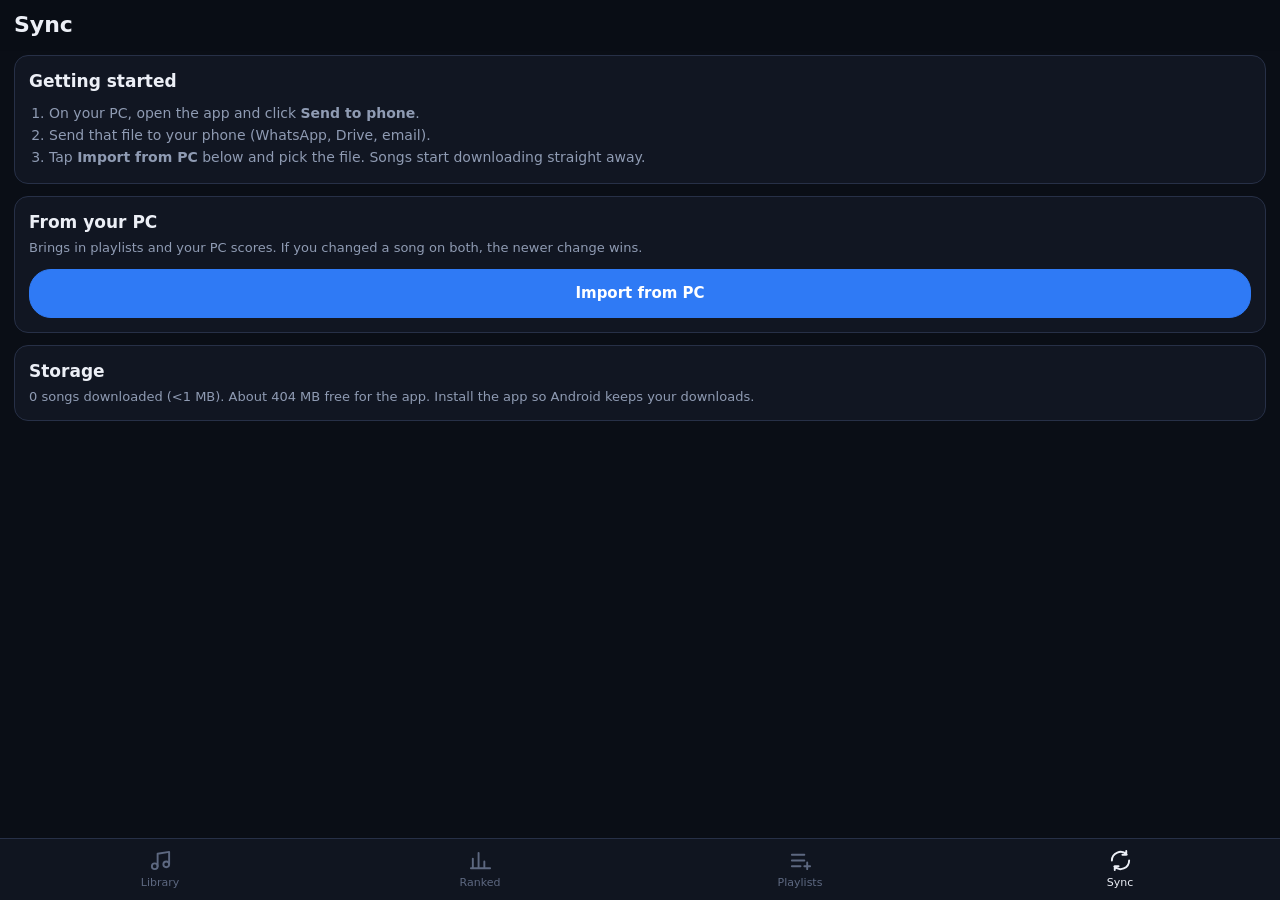
==== phone/index.html @ 1a8e5f3a "Add files via upload" ====
<!doctype html>
<html lang="en">
<head>
<meta charset="utf-8">
<meta name="viewport" content="width=device-width, initial-scale=1, viewport-fit=cover">
<meta name="theme-color" content="#0a0e16">
<title>Nick's AniSong</title>
<link rel="manifest" href="manifest.webmanifest">
<link rel="icon" href="icon-192.png">
<link rel="apple-touch-icon" href="icon-192.png">
<link rel="stylesheet" href="style.css">
</head>
<body>
<header id="top">
  <button class="icon" id="back" aria-label="Back" hidden>&#8249;</button>
  <h1 id="title">Library</h1>
  <span class="grow"></span>
  <span id="topExtra"></span>
</header>

<main id="view"></main>

<div id="mini" hidden>
  <img id="miniCover" alt="">
  <div class="meta" id="miniOpen"><div class="t" id="miniTitle"></div><div class="s" id="miniSub"></div></div>
  <button class="icon" id="miniPlay" aria-label="Play or pause"></button>
  <button class="icon" id="miniNext" aria-label="Next">&#9197;</button>
  <div id="miniBar"><i></i></div>
</div>

<nav id="tabs">
  <button data-tab="library" class="on"><svg viewBox="0 0 24 24"><path d="M9 18V5l12-2v13"/><circle cx="6" cy="18" r="3"/><circle cx="18" cy="16" r="3"/></svg>Library</button>
  <button data-tab="ranked"><svg viewBox="0 0 24 24"><path d="M4 20V10M10 20V4M16 20v-7M22 20H2"/></svg>Ranked</button>
  <button data-tab="lists"><svg viewBox="0 0 24 24"><path d="M3 6h13M3 12h13M3 18h9M19 14v7M16 18h6"/></svg>Playlists</button>
  <button data-tab="sync"><svg viewBox="0 0 24 24"><path d="M21 12a9 9 0 0 1-15.5 6.2M3 12a9 9 0 0 1 15.5-6.2M18 2v4h-4M6 22v-4h4"/></svg>Sync<b id="badge" hidden></b></button>
</nav>

<section id="player" class="layer" hidden>
  <div class="phead"><button class="icon" data-back aria-label="Close">&#8964;</button><span class="grow"></span>
    <button class="chip" id="pSleep">Sleep</button><button class="chip" id="pQueueBtn">Queue</button></div>
  <div id="pMain">
    <img id="pCover" alt="">
    <div class="ptitle" id="pTitle"></div>
    <div class="psub" id="pSub"></div>
    <div class="pscore" id="pScore"></div>
    <input type="range" id="pSeek" min="0" max="1000" value="0" aria-label="Seek">
    <div class="ptimes"><span id="pNow">0:00</span><span id="pDur">0:00</span></div>
    <div class="pctl">
      <button class="icon sm" id="pShuffle" aria-label="Shuffle">&#128256;</button>
      <button class="icon" id="pPrev" aria-label="Previous">&#9198;</button>
      <button class="icon big" id="pPlay" aria-label="Play or pause"></button>
      <button class="icon" id="pNext" aria-label="Next">&#9197;</button>
      <button class="icon sm" id="pRepeat" aria-label="Repeat">&#128257;</button>
    </div>
  </div>
  <div id="pQueue" hidden></div>
</section>

<section id="rate" class="layer" hidden>
  <div class="phead"><button class="icon" data-back aria-label="Close">&#8964;</button>
    <span class="grow sub" id="rCount"></span></div>
  <div id="rBody"></div>
</section>

<div id="shade" hidden></div>
<div id="menu" hidden></div>
<div id="toast"></div>
<input type="file" id="importFile" accept=".json,application/json" hidden>
<input type="file" id="audioFile" accept="audio/*" hidden>
<script src="app.js"></script>
</body>
</html>
---- phone/style.css ----
:root {
  --bg: #0a0e16; --panel: #111622; --panel2: #19202f; --panel3: #232c40; --line: #273047;
  --text: #eceff6; --muted: #8f9bb3; --faint: #5d6880;
  --accent: #2f7af5; --accent-text: #6ea8ff; --gold: #ffc857; --green: #6bd08b; --bad: #ff6b6b;
  --nav: 62px; --mini: 0px;
}
* { box-sizing: border-box; -webkit-tap-highlight-color: transparent; }
html, body { margin: 0; background: var(--bg); color: var(--text); overscroll-behavior-y: contain; }
body { font: 15px/1.4 system-ui, -apple-system, "Segoe UI", Roboto, sans-serif; }
body.mini { --mini: 64px; }
button, input, select, textarea { font: inherit; color: inherit; }
button { cursor: pointer; background: none; border: 0; padding: 0; }
[hidden] { display: none !important; }
.grow { flex: 1; }
.sub { color: var(--muted); font-size: 13px; }

header { position: sticky; top: 0; z-index: 5; display: flex; align-items: center; gap: 8px;
         padding: calc(10px + env(safe-area-inset-top)) 14px 10px; background: rgba(10,14,22,.94); backdrop-filter: blur(10px); }
header h1 { font-size: 22px; margin: 0; white-space: nowrap; overflow: hidden; text-overflow: ellipsis; }
main { padding: 4px 14px calc(var(--nav) + var(--mini) + 24px + env(safe-area-inset-bottom)); }

.icon { width: 40px; height: 40px; border-radius: 50%; display: inline-grid; place-items: center; font-size: 22px; flex: none; }
.icon:active { background: var(--panel2); }
.icon.sm { font-size: 19px; opacity: .55; } .icon.sm.on { opacity: 1; color: var(--accent-text); }
.icon.big { width: 66px; height: 66px; background: var(--text); color: var(--bg); font-size: 26px; }
#back { font-size: 34px; margin-left: -8px; }

.btn { display: inline-flex; align-items: center; justify-content: center; gap: 6px; padding: 9px 15px; border-radius: 22px;
       background: var(--panel2); border: 1px solid var(--line); font-weight: 600; font-size: 14px; white-space: nowrap; }
.btn.primary { background: var(--accent); border-color: var(--accent); color: #fff; }
.btn.wide { width: 100%; padding: 13px; font-size: 15px; }
.btn:disabled { opacity: .45; }
.btn:active { filter: brightness(1.2); }
.chip { padding: 6px 12px; border-radius: 16px; background: var(--panel2); font-size: 13px; font-weight: 600; margin-left: 6px; }
.chip.on { background: var(--accent); color: #fff; }
.bar { display: flex; gap: 8px; flex-wrap: wrap; align-items: center; margin: 6px 0 12px; }
.search { width: 100%; padding: 11px 14px; border-radius: 12px; background: var(--panel2); border: 1px solid var(--line); outline: none; margin-bottom: 10px; }
select.sel { padding: 8px 10px; border-radius: 10px; background: var(--panel2); border: 1px solid var(--line); max-width: 100%; }

.song { display: flex; align-items: center; gap: 12px; padding: 8px 0; min-height: 62px; }
.song:active { background: var(--panel); }
.song.now .t { color: var(--accent-text); }
.song.off { opacity: .45; }
.cv { width: 48px; height: 48px; border-radius: 8px; object-fit: cover; background: var(--panel3) center/22px no-repeat; flex: none; }
img.ph { background-repeat: no-repeat; background-position: center; }
.cv.ph, img.ph { background-image: url("data:image/svg+xml,%3Csvg xmlns='http://www.w3.org/2000/svg' viewBox='0 0 24 24' fill='none' stroke='%235d6880' stroke-width='2'%3E%3Cpath d='M9 18V5l12-2v13'/%3E%3Ccircle cx='6' cy='18' r='3'/%3E%3Ccircle cx='18' cy='16' r='3'/%3E%3C/svg%3E"); }
.meta { flex: 1; min-width: 0; }
.t { font-weight: 600; white-space: nowrap; overflow: hidden; text-overflow: ellipsis; }
.s { color: var(--muted); font-size: 13px; white-space: nowrap; overflow: hidden; text-overflow: ellipsis; }
.rank { width: 26px; text-align: right; color: var(--faint); font-weight: 700; font-size: 13px; flex: none; }
.score { min-width: 38px; text-align: center; font-weight: 700; color: var(--gold); flex: none; }
.score.none { color: var(--faint); font-weight: 400; }
.dl { font-size: 12px; color: var(--faint); flex: none; }
.more { width: 32px; height: 40px; color: var(--muted); font-size: 20px; flex: none; }
.nudge { display: flex; flex-direction: column; flex: none; }
.nudge button { width: 26px; height: 20px; color: var(--muted); font-size: 11px; }

.card { background: var(--panel); border: 1px solid var(--line); border-radius: 14px; padding: 14px; margin-bottom: 12px; }
.card h3 { margin: 0 0 4px; font-size: 17px; }
.plist { display: flex; align-items: center; gap: 12px; }
.prog { height: 4px; border-radius: 2px; background: var(--panel3); overflow: hidden; margin-top: 8px; }
.prog i { display: block; height: 100%; background: var(--accent); width: 0; transition: width .3s; }
.empty { text-align: center; color: var(--muted); padding: 50px 20px; line-height: 1.6; }
.empty b { color: var(--text); display: block; font-size: 17px; margin-bottom: 6px; }
.steps { margin: 8px 0 0; padding-left: 20px; color: var(--muted); font-size: 14px; line-height: 1.6; }

#mini { position: fixed; left: 8px; right: 8px; bottom: calc(var(--nav) + 6px + env(safe-area-inset-bottom)); z-index: 6;
        display: flex; align-items: center; gap: 10px; padding: 7px 6px 7px 7px; border-radius: 12px; background: var(--panel3);
        box-shadow: 0 6px 24px rgba(0,0,0,.4); overflow: hidden; }
#mini img { width: 44px; height: 44px; border-radius: 7px; object-fit: cover; background-color: var(--panel2); }
#miniBar { position: absolute; left: 0; right: 0; bottom: 0; height: 2px; }
#miniBar i { display: block; height: 100%; width: 0; background: var(--text); }

#tabs { position: fixed; left: 0; right: 0; bottom: 0; z-index: 6; display: flex; height: calc(var(--nav) + env(safe-area-inset-bottom));
        padding-bottom: env(safe-area-inset-bottom); background: rgba(17,22,34,.97); border-top: 1px solid var(--line); }
#tabs button { flex: 1; display: flex; flex-direction: column; align-items: center; justify-content: center; gap: 3px;
               font-size: 11px; color: var(--faint); position: relative; }
#tabs button.on { color: var(--text); }
#tabs svg { width: 23px; height: 23px; fill: none; stroke: currentColor; stroke-width: 2; stroke-linecap: round; stroke-linejoin: round; }
#badge { position: absolute; top: 6px; left: calc(50% + 6px); background: var(--bad); color: #fff; font-size: 10px; min-width: 17px;
         height: 17px; line-height: 17px; border-radius: 9px; padding: 0 4px; }

.layer { position: fixed; inset: 0; z-index: 10; background: linear-gradient(180deg, #16203a 0%, var(--bg) 55%);
         overflow-y: auto; padding: env(safe-area-inset-top) 18px calc(20px + env(safe-area-inset-bottom)); }
.phead { display: flex; align-items: center; height: 56px; }
.phead .icon { font-size: 28px; margin-left: -8px; }
#pMain { display: flex; flex-direction: column; align-items: center; }
#pCover, .rcover { width: min(78vw, 340px); aspect-ratio: 1; border-radius: 14px; object-fit: cover; background-color: var(--panel2);
                   background-size: 30%; box-shadow: 0 14px 40px rgba(0,0,0,.45); margin: 8px 0 22px; }
.ptitle { font-size: 21px; font-weight: 700; text-align: center; }
.psub { color: var(--muted); text-align: center; margin-top: 4px; }
.pscore { color: var(--gold); font-weight: 700; margin-top: 6px; min-height: 20px; }
#pSeek { width: 100%; margin: 18px 0 2px; accent-color: var(--text); }
.ptimes { width: 100%; display: flex; justify-content: space-between; color: var(--muted); font-size: 12px; }
.pctl { display: flex; align-items: center; justify-content: space-between; width: 100%; max-width: 360px; margin-top: 14px; }
.pctl .icon:not(.big):not(.sm) { font-size: 28px; }
#pQueue .song .t { font-size: 14px; }
#pQueue h4 { margin: 8px 0 4px; color: var(--muted); font-size: 12px; text-transform: uppercase; letter-spacing: 1px; }

#rBody { display: flex; flex-direction: column; align-items: center; }
.rcover { width: min(62vw, 260px); margin: 4px 0 16px; }
.rform { width: 100%; max-width: 420px; margin-top: 16px; }
.rform label { display: block; color: var(--muted); font-size: 12px; text-transform: uppercase; letter-spacing: 1px; margin: 10px 0 6px; }
.rform input, .rform textarea { width: 100%; padding: 12px 14px; border-radius: 12px; background: var(--panel2); border: 1px solid var(--line); outline: none; }
.rform input { font-size: 26px; font-weight: 700; text-align: center; color: var(--gold); }
.rform textarea { min-height: 64px; resize: vertical; }
.rform input:focus, .rform textarea:focus { border-color: var(--accent); }
.rbtns { display: flex; gap: 10px; margin-top: 16px; }
.rbtns .btn { flex: 1; padding: 13px; }
.rnote { color: var(--muted); font-size: 13px; margin-top: 10px; text-align: center; }
.err { color: var(--bad); font-size: 13px; min-height: 18px; margin-top: 6px; text-align: center; }
.rplay { display: flex; align-items: center; gap: 10px; width: 100%; max-width: 420px; }
.rplay input { flex: 1; accent-color: var(--text); }

#shade { position: fixed; inset: 0; z-index: 20; background: rgba(0,0,0,.5); }
#menu { position: fixed; left: 0; right: 0; bottom: 0; z-index: 21; background: var(--panel); border-radius: 18px 18px 0 0;
        padding: 8px 8px calc(12px + env(safe-area-inset-bottom)); max-height: 80vh; overflow-y: auto; }
#menu .mhead { display: flex; gap: 12px; align-items: center; padding: 10px 10px 12px; border-bottom: 1px solid var(--line); margin-bottom: 4px; }
#menu button.mi { display: flex; width: 100%; gap: 14px; align-items: center; padding: 14px 12px; border-radius: 10px; text-align: left; }
#menu button.mi:active { background: var(--panel2); }
#menu button.mi.danger { color: var(--bad); }
#menu button.mi.on { color: var(--accent-text); }

#toast { position: fixed; left: 50%; bottom: calc(var(--nav) + var(--mini) + 18px + env(safe-area-inset-bottom)); transform: translate(-50%, 20px);
         background: var(--text); color: var(--bg); padding: 10px 16px; border-radius: 10px; font-size: 14px; font-weight: 600; z-index: 30;
         opacity: 0; pointer-events: none; transition: .25s; width: max-content; max-width: 88vw; text-align: center; }
#toast.show { opacity: 1; transform: translate(-50%, 0); }
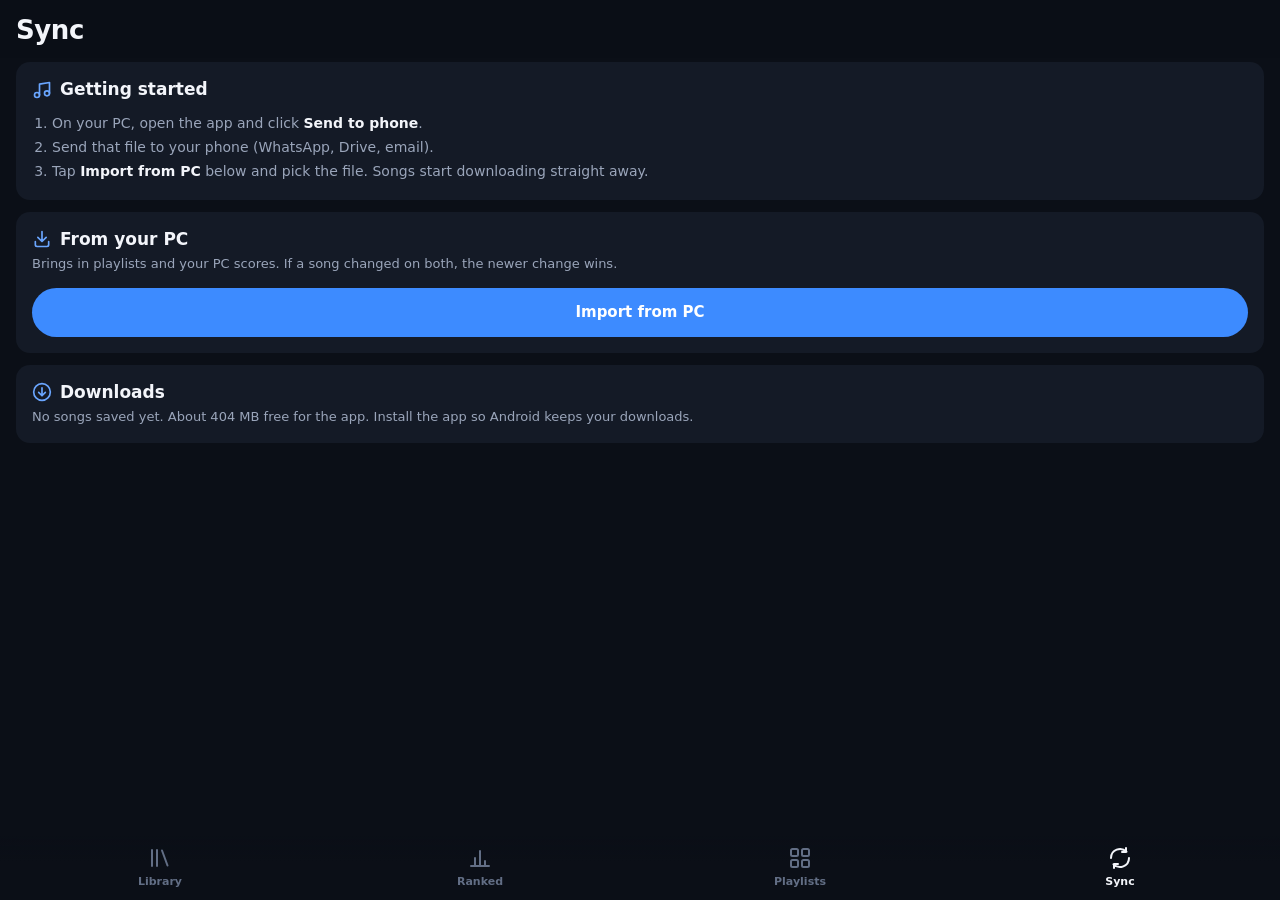
==== commit 0c7fbd75: "Add files via upload" ====
--- a/phone/index.html
+++ b/phone/index.html
@@ -3,7 +3,7 @@
 <head>
 <meta charset="utf-8">
 <meta name="viewport" content="width=device-width, initial-scale=1, viewport-fit=cover">
-<meta name="theme-color" content="#0a0e16">
+<meta name="theme-color" content="#0b0f17">
 <title>Nick's AniSong</title>
 <link rel="manifest" href="manifest.webmanifest">
 <link rel="icon" href="icon-192.png">
@@ -11,8 +11,44 @@
 <link rel="stylesheet" href="style.css">
 </head>
 <body>
+<svg width="0" height="0" style="position:absolute" aria-hidden="true">
+  <symbol id="i-play" viewBox="0 0 24 24"><path fill="currentColor" d="M8 5.6v12.8a1 1 0 0 0 1.5.86l10.2-6.4a1 1 0 0 0 0-1.72L9.5 4.74A1 1 0 0 0 8 5.6z"/></symbol>
+  <symbol id="i-pause" viewBox="0 0 24 24"><rect fill="currentColor" x="6" y="5" width="4" height="14" rx="1.2"/><rect fill="currentColor" x="14" y="5" width="4" height="14" rx="1.2"/></symbol>
+  <symbol id="i-next" viewBox="0 0 24 24"><path fill="currentColor" d="M5 6.2v11.6a.8.8 0 0 0 1.24.67L15 12.67a.8.8 0 0 0 0-1.34L6.24 5.53A.8.8 0 0 0 5 6.2z"/><rect fill="currentColor" x="16.5" y="5.5" width="2.5" height="13" rx="1"/></symbol>
+  <symbol id="i-prev" viewBox="0 0 24 24"><path fill="currentColor" d="M19 6.2v11.6a.8.8 0 0 1-1.24.67L9 12.67a.8.8 0 0 1 0-1.34l8.76-5.8A.8.8 0 0 1 19 6.2z"/><rect fill="currentColor" x="5" y="5.5" width="2.5" height="13" rx="1"/></symbol>
+  <symbol id="i-shuffle" viewBox="0 0 24 24"><g fill="none" stroke="currentColor" stroke-width="2" stroke-linecap="round" stroke-linejoin="round"><path d="M16 4h4v4M4 20 20 4M20 16v4h-4M15 15l5 5M4 4l5 5"/></g></symbol>
+  <symbol id="i-repeat" viewBox="0 0 24 24"><g fill="none" stroke="currentColor" stroke-width="2" stroke-linecap="round" stroke-linejoin="round"><path d="m17 2 4 4-4 4"/><path d="M3 11v-1a4 4 0 0 1 4-4h14M7 22l-4-4 4-4"/><path d="M21 13v1a4 4 0 0 1-4 4H3"/></g></symbol>
+  <symbol id="i-repeat1" viewBox="0 0 24 24"><g fill="none" stroke="currentColor" stroke-width="2" stroke-linecap="round" stroke-linejoin="round"><path d="m17 2 4 4-4 4"/><path d="M3 11v-1a4 4 0 0 1 4-4h14M7 22l-4-4 4-4"/><path d="M21 13v1a4 4 0 0 1-4 4H3"/><path d="M11 10h1v4"/></g></symbol>
+  <symbol id="i-more" viewBox="0 0 24 24"><circle fill="currentColor" cx="12" cy="5" r="1.8"/><circle fill="currentColor" cx="12" cy="12" r="1.8"/><circle fill="currentColor" cx="12" cy="19" r="1.8"/></symbol>
+  <symbol id="i-back" viewBox="0 0 24 24"><path fill="none" stroke="currentColor" stroke-width="2.2" stroke-linecap="round" stroke-linejoin="round" d="m15 18-6-6 6-6"/></symbol>
+  <symbol id="i-down" viewBox="0 0 24 24"><path fill="none" stroke="currentColor" stroke-width="2.2" stroke-linecap="round" stroke-linejoin="round" d="m6 9 6 6 6-6"/></symbol>
+  <symbol id="i-right" viewBox="0 0 24 24"><path fill="none" stroke="currentColor" stroke-width="2" stroke-linecap="round" stroke-linejoin="round" d="m9 18 6-6-6-6"/></symbol>
+  <symbol id="i-dl" viewBox="0 0 24 24"><g fill="none" stroke="currentColor" stroke-width="2" stroke-linecap="round" stroke-linejoin="round"><circle cx="12" cy="12" r="10"/><path d="M12 7v9M8 12.5l4 4 4-4"/></g></symbol>
+  <symbol id="i-done" viewBox="0 0 24 24"><circle fill="currentColor" cx="12" cy="12" r="10"/><path fill="none" stroke="#0b0f17" stroke-width="2.4" stroke-linecap="round" stroke-linejoin="round" d="M8 12.5l2.8 2.8L16.5 9"/></symbol>
+  <symbol id="i-stop" viewBox="0 0 24 24"><g fill="none" stroke="currentColor" stroke-width="2"><circle cx="12" cy="12" r="10"/></g><rect fill="currentColor" x="9" y="9" width="6" height="6" rx="1"/></symbol>
+  <symbol id="i-trash" viewBox="0 0 24 24"><g fill="none" stroke="currentColor" stroke-width="2" stroke-linecap="round" stroke-linejoin="round"><path d="M3 6h18M8 6V4h8v2M19 6l-1 14H6L5 6M10 11v6M14 11v6"/></g></symbol>
+  <symbol id="i-queue" viewBox="0 0 24 24"><g fill="none" stroke="currentColor" stroke-width="2" stroke-linecap="round" stroke-linejoin="round"><path d="M3 6h12M3 12h12M3 18h8M17 13v8M17 13l4-1.5"/></g></symbol>
+  <symbol id="i-playnext" viewBox="0 0 24 24"><g fill="none" stroke="currentColor" stroke-width="2" stroke-linecap="round" stroke-linejoin="round"><path d="M3 6h11M3 12h7M3 18h7"/></g><path fill="currentColor" d="M14 11.2v7.6a.6.6 0 0 0 .9.5l6-3.8a.6.6 0 0 0 0-1l-6-3.8a.6.6 0 0 0-.9.5z"/></symbol>
+  <symbol id="i-addq" viewBox="0 0 24 24"><g fill="none" stroke="currentColor" stroke-width="2" stroke-linecap="round" stroke-linejoin="round"><path d="M3 6h12M3 12h12M3 18h7M18 15v6M15 18h6"/></g></symbol>
+  <symbol id="i-star" viewBox="0 0 24 24"><path fill="currentColor" d="M12 2.8l2.8 5.7 6.3.9-4.55 4.43 1.07 6.27L12 17.13 6.38 20.1l1.07-6.27L2.9 9.4l6.3-.9z"/></symbol>
+  <symbol id="i-moon" viewBox="0 0 24 24"><path fill="none" stroke="currentColor" stroke-width="2" stroke-linecap="round" stroke-linejoin="round" d="M20.5 14.5A8.5 8.5 0 1 1 9.5 3.5a6.6 6.6 0 0 0 11 11z"/></symbol>
+  <symbol id="i-file" viewBox="0 0 24 24"><g fill="none" stroke="currentColor" stroke-width="2" stroke-linecap="round" stroke-linejoin="round"><path d="M14 3H6a1 1 0 0 0-1 1v16a1 1 0 0 0 1 1h12a1 1 0 0 0 1-1V8z"/><path d="M14 3v5h5"/><circle cx="10.5" cy="16" r="1.8"/><path d="M12.3 16V10l3 1"/></g></symbol>
+  <symbol id="i-yt" viewBox="0 0 24 24"><rect fill="currentColor" x="2" y="5" width="20" height="14" rx="4.5"/><path fill="#0b0f17" d="M10 8.8v6.4l5.4-3.2z"/></symbol>
+  <symbol id="i-folder" viewBox="0 0 24 24"><path fill="currentColor" d="M3 6.5A1.5 1.5 0 0 1 4.5 5h4.6l2 2h8.4A1.5 1.5 0 0 1 21 8.5v9a1.5 1.5 0 0 1-1.5 1.5h-15A1.5 1.5 0 0 1 3 17.5z"/></symbol>
+  <symbol id="i-music" viewBox="0 0 24 24"><g fill="none" stroke="currentColor" stroke-width="2" stroke-linecap="round" stroke-linejoin="round"><path d="M9 18V5l12-2v13"/><circle cx="6" cy="18" r="3"/><circle cx="18" cy="16" r="3"/></g></symbol>
+  <symbol id="i-library" viewBox="0 0 24 24"><g fill="none" stroke="currentColor" stroke-width="2" stroke-linecap="round" stroke-linejoin="round"><path d="M4 4v16M9 4v16M14 4.5l5.5 15"/></g></symbol>
+  <symbol id="i-chart" viewBox="0 0 24 24"><g fill="none" stroke="currentColor" stroke-width="2" stroke-linecap="round" stroke-linejoin="round"><path d="M7 20V12M12 20V5M17 20v-5M3 20h18"/></g></symbol>
+  <symbol id="i-lists" viewBox="0 0 24 24"><g fill="none" stroke="currentColor" stroke-width="2" stroke-linecap="round" stroke-linejoin="round"><rect x="3" y="3" width="7" height="7" rx="1.5"/><rect x="14" y="3" width="7" height="7" rx="1.5"/><rect x="3" y="14" width="7" height="7" rx="1.5"/><rect x="14" y="14" width="7" height="7" rx="1.5"/></g></symbol>
+  <symbol id="i-sync" viewBox="0 0 24 24"><g fill="none" stroke="currentColor" stroke-width="2" stroke-linecap="round" stroke-linejoin="round"><path d="M21 12a9 9 0 0 1-15.5 6.2M3 12A9 9 0 0 1 18.5 5.8M18 2v4h-4M6 22v-4h4"/></g></symbol>
+  <symbol id="i-search" viewBox="0 0 24 24"><g fill="none" stroke="currentColor" stroke-width="2" stroke-linecap="round"><circle cx="11" cy="11" r="7"/><path d="m20 20-3.5-3.5"/></g></symbol>
+  <symbol id="i-upload" viewBox="0 0 24 24"><g fill="none" stroke="currentColor" stroke-width="2" stroke-linecap="round" stroke-linejoin="round"><path d="M12 15V3M7 8l5-5 5 5M4 15v4a2 2 0 0 0 2 2h12a2 2 0 0 0 2-2v-4"/></g></symbol>
+  <symbol id="i-import" viewBox="0 0 24 24"><g fill="none" stroke="currentColor" stroke-width="2" stroke-linecap="round" stroke-linejoin="round"><path d="M12 3v12M7 10l5 5 5-5M4 15v4a2 2 0 0 0 2 2h12a2 2 0 0 0 2-2v-4"/></g></symbol>
+  <symbol id="i-up" viewBox="0 0 24 24"><path fill="none" stroke="currentColor" stroke-width="2.2" stroke-linecap="round" stroke-linejoin="round" d="m6 15 6-6 6 6"/></symbol>
+  <symbol id="i-x" viewBox="0 0 24 24"><path fill="none" stroke="currentColor" stroke-width="2.2" stroke-linecap="round" d="M6 6l12 12M18 6 6 18"/></symbol>
+</svg>
+
 <header id="top">
-  <button class="icon" id="back" aria-label="Back" hidden>&#8249;</button>
+  <button class="icon" id="back" aria-label="Back" hidden><svg><use href="#i-back"/></svg></button>
   <h1 id="title">Library</h1>
   <span class="grow"></span>
   <span id="topExtra"></span>
@@ -23,42 +59,49 @@
 <div id="mini" hidden>
   <img id="miniCover" alt="">
   <div class="meta" id="miniOpen"><div class="t" id="miniTitle"></div><div class="s" id="miniSub"></div></div>
-  <button class="icon" id="miniPlay" aria-label="Play or pause"></button>
-  <button class="icon" id="miniNext" aria-label="Next">&#9197;</button>
+  <button class="icon" id="miniPlay" aria-label="Play or pause"><svg><use href="#i-play"/></svg></button>
+  <button class="icon" id="miniNext" aria-label="Next"><svg><use href="#i-next"/></svg></button>
   <div id="miniBar"><i></i></div>
 </div>
 
 <nav id="tabs">
-  <button data-tab="library" class="on"><svg viewBox="0 0 24 24"><path d="M9 18V5l12-2v13"/><circle cx="6" cy="18" r="3"/><circle cx="18" cy="16" r="3"/></svg>Library</button>
-  <button data-tab="ranked"><svg viewBox="0 0 24 24"><path d="M4 20V10M10 20V4M16 20v-7M22 20H2"/></svg>Ranked</button>
-  <button data-tab="lists"><svg viewBox="0 0 24 24"><path d="M3 6h13M3 12h13M3 18h9M19 14v7M16 18h6"/></svg>Playlists</button>
-  <button data-tab="sync"><svg viewBox="0 0 24 24"><path d="M21 12a9 9 0 0 1-15.5 6.2M3 12a9 9 0 0 1 15.5-6.2M18 2v4h-4M6 22v-4h4"/></svg>Sync<b id="badge" hidden></b></button>
+  <button data-tab="library" class="on"><svg><use href="#i-library"/></svg>Library</button>
+  <button data-tab="ranked"><svg><use href="#i-chart"/></svg>Ranked</button>
+  <button data-tab="lists"><svg><use href="#i-lists"/></svg>Playlists</button>
+  <button data-tab="sync"><svg><use href="#i-sync"/></svg>Sync<b id="badge" hidden></b></button>
 </nav>
 
 <section id="player" class="layer" hidden>
-  <div class="phead"><button class="icon" data-back aria-label="Close">&#8964;</button><span class="grow"></span>
-    <button class="chip" id="pSleep">Sleep</button><button class="chip" id="pQueueBtn">Queue</button></div>
+  <div class="phead"><button class="icon" data-back aria-label="Close"><svg><use href="#i-down"/></svg></button>
+    <div class="grow pfrom" id="pFrom"></div>
+    <button class="icon" id="pMore" aria-label="More"><svg><use href="#i-more"/></svg></button></div>
   <div id="pMain">
-    <img id="pCover" alt="">
-    <div class="ptitle" id="pTitle"></div>
-    <div class="psub" id="pSub"></div>
-    <div class="pscore" id="pScore"></div>
+    <div id="pArt"><img id="pCover" alt=""><div id="pYT"><div id="ytFrame"></div></div></div>
+    <div class="prow">
+      <div class="meta"><div class="ptitle" id="pTitle"></div><div class="psub" id="pSub"></div></div>
+      <button class="pscore" id="pScore" aria-label="Rate this song"></button>
+    </div>
     <input type="range" id="pSeek" min="0" max="1000" value="0" aria-label="Seek">
     <div class="ptimes"><span id="pNow">0:00</span><span id="pDur">0:00</span></div>
     <div class="pctl">
-      <button class="icon sm" id="pShuffle" aria-label="Shuffle">&#128256;</button>
-      <button class="icon" id="pPrev" aria-label="Previous">&#9198;</button>
-      <button class="icon big" id="pPlay" aria-label="Play or pause"></button>
-      <button class="icon" id="pNext" aria-label="Next">&#9197;</button>
-      <button class="icon sm" id="pRepeat" aria-label="Repeat">&#128257;</button>
+      <button class="icon sm" id="pShuffle" aria-label="Shuffle"><svg><use href="#i-shuffle"/></svg></button>
+      <button class="icon md" id="pPrev" aria-label="Previous"><svg><use href="#i-prev"/></svg></button>
+      <button class="icon big" id="pPlay" aria-label="Play or pause"><svg><use href="#i-play"/></svg></button>
+      <button class="icon md" id="pNext" aria-label="Next"><svg><use href="#i-next"/></svg></button>
+      <button class="icon sm" id="pRepeat" aria-label="Repeat"><svg><use href="#i-repeat"/></svg></button>
     </div>
   </div>
   <div id="pQueue" hidden></div>
+  <div class="pfoot">
+    <button class="icon sm" id="pSleep" aria-label="Sleep timer"><svg><use href="#i-moon"/></svg><span id="pSleepTxt"></span></button>
+    <span class="grow"></span>
+    <button class="icon sm" id="pQueueBtn" aria-label="Queue"><svg><use href="#i-queue"/></svg></button>
+  </div>
 </section>
 
 <section id="rate" class="layer" hidden>
-  <div class="phead"><button class="icon" data-back aria-label="Close">&#8964;</button>
-    <span class="grow sub" id="rCount"></span></div>
+  <div class="phead"><button class="icon" data-back aria-label="Close"><svg><use href="#i-down"/></svg></button>
+    <div class="grow pfrom" id="rCount"></div></div>
   <div id="rBody"></div>
 </section>
 
--- a/phone/style.css
+++ b/phone/style.css
@@ -1,127 +1,192 @@
 :root {
-  --bg: #0a0e16; --panel: #111622; --panel2: #19202f; --panel3: #232c40; --line: #273047;
-  --text: #eceff6; --muted: #8f9bb3; --faint: #5d6880;
-  --accent: #2f7af5; --accent-text: #6ea8ff; --gold: #ffc857; --green: #6bd08b; --bad: #ff6b6b;
-  --nav: 62px; --mini: 0px;
+  --bg: #0b0f17; --raise: #141a26; --raise2: #1c2433; --raise3: #263045; --line: rgba(255,255,255,.07);
+  --text: #f3f5fa; --muted: #9aa5ba; --faint: #626e85;
+  --accent: #3d8bff; --accent2: #6aa6ff; --gold: #ffcb5c; --bad: #ff6b6b;
+  --tint: 40, 70, 130; --nav: 64px; --mini: 0px;
 }
 * { box-sizing: border-box; -webkit-tap-highlight-color: transparent; }
 html, body { margin: 0; background: var(--bg); color: var(--text); overscroll-behavior-y: contain; }
-body { font: 15px/1.4 system-ui, -apple-system, "Segoe UI", Roboto, sans-serif; }
-body.mini { --mini: 64px; }
+body { font: 15px/1.4 Inter, system-ui, -apple-system, "Segoe UI", Roboto, sans-serif; -webkit-font-smoothing: antialiased; }
+body.mini { --mini: 68px; }
 button, input, select, textarea { font: inherit; color: inherit; }
 button { cursor: pointer; background: none; border: 0; padding: 0; }
 [hidden] { display: none !important; }
-.grow { flex: 1; }
+svg { width: 24px; height: 24px; flex: none; }
+.grow { flex: 1; min-width: 0; }
 .sub { color: var(--muted); font-size: 13px; }
 
-header { position: sticky; top: 0; z-index: 5; display: flex; align-items: center; gap: 8px;
-         padding: calc(10px + env(safe-area-inset-top)) 14px 10px; background: rgba(10,14,22,.94); backdrop-filter: blur(10px); }
-header h1 { font-size: 22px; margin: 0; white-space: nowrap; overflow: hidden; text-overflow: ellipsis; }
-main { padding: 4px 14px calc(var(--nav) + var(--mini) + 24px + env(safe-area-inset-bottom)); }
+/* ---------- top bar ---------- */
+header { position: sticky; top: 0; z-index: 5; display: flex; align-items: center; gap: 6px;
+         padding: calc(12px + env(safe-area-inset-top)) 16px 10px; background: rgba(11,15,23,.92); backdrop-filter: blur(14px); }
+header h1 { font-size: 26px; font-weight: 800; letter-spacing: -.4px; margin: 0; white-space: nowrap; overflow: hidden; text-overflow: ellipsis; }
+#back { margin-left: -10px; }
+main { padding: 4px 16px calc(var(--nav) + var(--mini) + 28px + env(safe-area-inset-bottom)); }
 
-.icon { width: 40px; height: 40px; border-radius: 50%; display: inline-grid; place-items: center; font-size: 22px; flex: none; }
-.icon:active { background: var(--panel2); }
-.icon.sm { font-size: 19px; opacity: .55; } .icon.sm.on { opacity: 1; color: var(--accent-text); }
-.icon.big { width: 66px; height: 66px; background: var(--text); color: var(--bg); font-size: 26px; }
-#back { font-size: 34px; margin-left: -8px; }
+.icon { width: 42px; height: 42px; border-radius: 50%; display: inline-grid; place-items: center; flex: none; color: var(--text); transition: transform .12s; }
+.icon:active { transform: scale(.9); }
+.icon.sm { color: var(--muted); } .icon.sm.on { color: var(--accent2); }
+.icon.sm svg { width: 22px; height: 22px; }
+.icon.md svg { width: 34px; height: 34px; }
+.icon.big { width: 68px; height: 68px; background: var(--text); color: var(--bg); }
+.icon.big svg { width: 30px; height: 30px; }
+.icon.round { width: 52px; height: 52px; background: var(--accent); color: #fff; box-shadow: 0 6px 20px rgba(61,139,255,.35); }
+.icon.round svg { width: 24px; height: 24px; }
 
-.btn { display: inline-flex; align-items: center; justify-content: center; gap: 6px; padding: 9px 15px; border-radius: 22px;
-       background: var(--panel2); border: 1px solid var(--line); font-weight: 600; font-size: 14px; white-space: nowrap; }
-.btn.primary { background: var(--accent); border-color: var(--accent); color: #fff; }
-.btn.wide { width: 100%; padding: 13px; font-size: 15px; }
-.btn:disabled { opacity: .45; }
-.btn:active { filter: brightness(1.2); }
-.chip { padding: 6px 12px; border-radius: 16px; background: var(--panel2); font-size: 13px; font-weight: 600; margin-left: 6px; }
+.btn { display: inline-flex; align-items: center; justify-content: center; gap: 8px; padding: 10px 16px; border-radius: 999px;
+       background: var(--raise2); font-weight: 650; font-size: 14px; white-space: nowrap; }
+.btn svg { width: 18px; height: 18px; }
+.btn.primary { background: var(--accent); color: #fff; }
+.btn.light { background: var(--text); color: var(--bg); }
+.btn.wide { width: 100%; padding: 14px; font-size: 15px; }
+.btn:disabled { opacity: .4; }
+.btn:active { transform: scale(.97); }
+.chips { display: flex; gap: 8px; overflow-x: auto; scrollbar-width: none; margin: 4px -16px 14px; padding: 0 16px; }
+.chip { padding: 7px 14px; border-radius: 999px; background: var(--raise2); font-size: 13px; font-weight: 600; white-space: nowrap; flex: none; }
 .chip.on { background: var(--accent); color: #fff; }
-.bar { display: flex; gap: 8px; flex-wrap: wrap; align-items: center; margin: 6px 0 12px; }
-.search { width: 100%; padding: 11px 14px; border-radius: 12px; background: var(--panel2); border: 1px solid var(--line); outline: none; margin-bottom: 10px; }
-select.sel { padding: 8px 10px; border-radius: 10px; background: var(--panel2); border: 1px solid var(--line); max-width: 100%; }
+.search { display: flex; align-items: center; gap: 10px; padding: 0 14px; height: 44px; border-radius: 10px; background: var(--raise2); margin-bottom: 12px; color: var(--muted); }
+.search input { flex: 1; background: none; border: 0; outline: none; color: var(--text); height: 100%; }
+.search svg { width: 20px; height: 20px; }
+.actions { display: flex; align-items: center; gap: 10px; margin: 2px 0 14px; }
 
-.song { display: flex; align-items: center; gap: 12px; padding: 8px 0; min-height: 62px; }
-.song:active { background: var(--panel); }
-.song.now .t { color: var(--accent-text); }
-.song.off { opacity: .45; }
-.cv { width: 48px; height: 48px; border-radius: 8px; object-fit: cover; background: var(--panel3) center/22px no-repeat; flex: none; }
-img.ph { background-repeat: no-repeat; background-position: center; }
-.cv.ph, img.ph { background-image: url("data:image/svg+xml,%3Csvg xmlns='http://www.w3.org/2000/svg' viewBox='0 0 24 24' fill='none' stroke='%235d6880' stroke-width='2'%3E%3Cpath d='M9 18V5l12-2v13'/%3E%3Ccircle cx='6' cy='18' r='3'/%3E%3Ccircle cx='18' cy='16' r='3'/%3E%3C/svg%3E"); }
+/* ---------- song rows ---------- */
+.song { display: flex; align-items: center; gap: 12px; padding: 7px 0; min-height: 64px; border-radius: 10px; }
+.song:active { background: var(--raise); }
+.song.now .t { color: var(--accent2); }
+.song.off { opacity: .42; }
+.cv { width: 50px; height: 50px; border-radius: 6px; object-fit: cover; flex: none; background: var(--raise3) center/24px no-repeat; }
+img.ph { background-image: url("data:image/svg+xml,%3Csvg xmlns='http://www.w3.org/2000/svg' viewBox='0 0 24 24' fill='none' stroke='%23626e85' stroke-width='2' stroke-linecap='round'%3E%3Cpath d='M9 18V5l12-2v13'/%3E%3Ccircle cx='6' cy='18' r='3'/%3E%3Ccircle cx='18' cy='16' r='3'/%3E%3C/svg%3E"); background-repeat: no-repeat; background-position: center; background-size: 30%; }
 .meta { flex: 1; min-width: 0; }
 .t { font-weight: 600; white-space: nowrap; overflow: hidden; text-overflow: ellipsis; }
-.s { color: var(--muted); font-size: 13px; white-space: nowrap; overflow: hidden; text-overflow: ellipsis; }
-.rank { width: 26px; text-align: right; color: var(--faint); font-weight: 700; font-size: 13px; flex: none; }
-.score { min-width: 38px; text-align: center; font-weight: 700; color: var(--gold); flex: none; }
-.score.none { color: var(--faint); font-weight: 400; }
-.dl { font-size: 12px; color: var(--faint); flex: none; }
-.more { width: 32px; height: 40px; color: var(--muted); font-size: 20px; flex: none; }
+.s { color: var(--muted); font-size: 13px; margin-top: 2px; white-space: nowrap; overflow: hidden; text-overflow: ellipsis; display: flex; align-items: center; gap: 5px; }
+.s svg { width: 14px; height: 14px; }
+.s .got { color: var(--accent2); } .s .yt { color: #ff5c5c; }
+.rank { width: 22px; text-align: center; color: var(--faint); font-weight: 700; font-size: 14px; flex: none; }
+.score { min-width: 34px; text-align: right; font-weight: 700; color: var(--gold); flex: none; font-variant-numeric: tabular-nums; }
+.score.none { color: var(--faint); font-weight: 500; }
+.more { width: 34px; height: 44px; color: var(--muted); display: grid; place-items: center; flex: none; }
+.more svg { width: 20px; height: 20px; }
 .nudge { display: flex; flex-direction: column; flex: none; }
-.nudge button { width: 26px; height: 20px; color: var(--muted); font-size: 11px; }
+.nudge button { width: 26px; height: 20px; color: var(--muted); display: grid; place-items: center; }
+.nudge svg { width: 16px; height: 16px; }
 
-.card { background: var(--panel); border: 1px solid var(--line); border-radius: 14px; padding: 14px; margin-bottom: 12px; }
-.card h3 { margin: 0 0 4px; font-size: 17px; }
-.plist { display: flex; align-items: center; gap: 12px; }
-.prog { height: 4px; border-radius: 2px; background: var(--panel3); overflow: hidden; margin-top: 8px; }
-.prog i { display: block; height: 100%; background: var(--accent); width: 0; transition: width .3s; }
-.empty { text-align: center; color: var(--muted); padding: 50px 20px; line-height: 1.6; }
-.empty b { color: var(--text); display: block; font-size: 17px; margin-bottom: 6px; }
-.steps { margin: 8px 0 0; padding-left: 20px; color: var(--muted); font-size: 14px; line-height: 1.6; }
+/* ---------- playlists ---------- */
+.grid { display: grid; grid-template-columns: repeat(2, 1fr); gap: 16px 14px; }
+.tile { text-align: left; min-width: 0; }
+.tile .art { position: relative; aspect-ratio: 1; border-radius: 8px; overflow: hidden; background: var(--raise2); display: grid; grid-template-columns: 1fr 1fr; box-shadow: 0 8px 24px rgba(0,0,0,.35); }
+.tile .art img { width: 100%; height: 100%; object-fit: cover; display: block; }
+.tile .art.one { grid-template-columns: 1fr; }
+.tile .art.fold { display: grid; place-items: center; background: linear-gradient(140deg, #24324f, #18202f); color: var(--accent2); grid-template-columns: 1fr; }
+.tile .art.fold svg { width: 46%; height: 46%; }
+.tile .art.star { display: grid; place-items: center; background: linear-gradient(140deg, #3d8bff, #7b4dff); color: #fff; grid-template-columns: 1fr; }
+.tile .art.star svg { width: 42%; height: 42%; }
+.tile .name { font-weight: 650; margin-top: 8px; white-space: nowrap; overflow: hidden; text-overflow: ellipsis; }
+.tile .info { color: var(--muted); font-size: 12.5px; margin-top: 2px; }
+.tile .bar { position: absolute; left: 8px; right: 8px; bottom: 8px; height: 4px; border-radius: 2px; background: rgba(0,0,0,.5); overflow: hidden; }
+.tile .bar i { display: block; height: 100%; background: var(--accent2); }
+.crumbs { color: var(--muted); font-size: 13px; margin: -4px 0 12px; }
 
+.hero { margin: -4px -16px 6px; padding: 8px 16px 14px; background: linear-gradient(180deg, rgba(var(--tint), .55), transparent); }
+.hero .art { width: 190px; height: 190px; margin: 6px auto 16px; border-radius: 6px; overflow: hidden; display: grid; grid-template-columns: 1fr 1fr;
+             box-shadow: 0 16px 40px rgba(0,0,0,.5); background: var(--raise2); }
+.hero .art.one { grid-template-columns: 1fr; }
+.hero .art img { width: 100%; height: 100%; object-fit: cover; display: block; }
+.hero h2 { font-size: 24px; margin: 0; font-weight: 800; letter-spacing: -.3px; }
+.hero .info { color: var(--muted); font-size: 13px; margin-top: 4px; }
+.prog { height: 3px; border-radius: 2px; background: var(--raise3); overflow: hidden; margin: 0 0 12px; }
+.prog i { display: block; height: 100%; background: var(--accent2); transition: width .3s; }
+.dlring { position: relative; }
+.dlring small { position: absolute; inset: 0; display: grid; place-items: center; font-size: 9px; font-weight: 700; }
+
+.card { background: var(--raise); border-radius: 14px; padding: 16px; margin-bottom: 12px; }
+.card h3 { margin: 0 0 4px; font-size: 17px; display: flex; align-items: center; gap: 8px; }
+.card h3 svg { width: 20px; height: 20px; color: var(--accent2); }
+.empty { text-align: center; color: var(--muted); padding: 56px 24px; line-height: 1.6; }
+.empty svg { width: 46px; height: 46px; color: var(--faint); margin-bottom: 10px; }
+.empty b { color: var(--text); display: block; font-size: 18px; margin-bottom: 6px; }
+.steps { margin: 10px 0 0; padding-left: 20px; color: var(--muted); font-size: 14px; line-height: 1.7; }
+.steps b { color: var(--text); }
+select.sel { appearance: none; padding: 8px 30px 8px 14px; border-radius: 999px; background: var(--raise2) url("data:image/svg+xml,%3Csvg xmlns='http://www.w3.org/2000/svg' viewBox='0 0 24 24' fill='none' stroke='%239aa5ba' stroke-width='2.5' stroke-linecap='round'%3E%3Cpath d='m6 9 6 6 6-6'/%3E%3C/svg%3E") right 10px center/14px no-repeat; border: 0; font-size: 13px; font-weight: 600; max-width: 62vw; }
+
+/* ---------- mini player + tabs ---------- */
 #mini { position: fixed; left: 8px; right: 8px; bottom: calc(var(--nav) + 6px + env(safe-area-inset-bottom)); z-index: 6;
-        display: flex; align-items: center; gap: 10px; padding: 7px 6px 7px 7px; border-radius: 12px; background: var(--panel3);
-        box-shadow: 0 6px 24px rgba(0,0,0,.4); overflow: hidden; }
-#mini img { width: 44px; height: 44px; border-radius: 7px; object-fit: cover; background-color: var(--panel2); }
-#miniBar { position: absolute; left: 0; right: 0; bottom: 0; height: 2px; }
+        display: flex; align-items: center; gap: 10px; padding: 8px 6px 8px 8px; border-radius: 10px;
+        background: #1c2638; background: color-mix(in srgb, rgb(var(--tint)) 45%, #161d2b);
+        box-shadow: 0 8px 28px rgba(0,0,0,.45); overflow: hidden; }
+#mini img { width: 44px; height: 44px; border-radius: 6px; object-fit: cover; background-color: var(--raise3); }
+#mini .t { font-size: 14px; } #mini .s { font-size: 12.5px; }
+#miniBar { position: absolute; left: 8px; right: 8px; bottom: 0; height: 2px; background: rgba(255,255,255,.15); }
 #miniBar i { display: block; height: 100%; width: 0; background: var(--text); }
-
 #tabs { position: fixed; left: 0; right: 0; bottom: 0; z-index: 6; display: flex; height: calc(var(--nav) + env(safe-area-inset-bottom));
-        padding-bottom: env(safe-area-inset-bottom); background: rgba(17,22,34,.97); border-top: 1px solid var(--line); }
-#tabs button { flex: 1; display: flex; flex-direction: column; align-items: center; justify-content: center; gap: 3px;
-               font-size: 11px; color: var(--faint); position: relative; }
+        padding-bottom: env(safe-area-inset-bottom); background: linear-gradient(180deg, rgba(11,15,23,.85), #0b0f17 40%); backdrop-filter: blur(10px); }
+#tabs button { flex: 1; display: flex; flex-direction: column; align-items: center; justify-content: center; gap: 4px;
+               font-size: 11px; font-weight: 600; color: var(--faint); position: relative; }
 #tabs button.on { color: var(--text); }
-#tabs svg { width: 23px; height: 23px; fill: none; stroke: currentColor; stroke-width: 2; stroke-linecap: round; stroke-linejoin: round; }
-#badge { position: absolute; top: 6px; left: calc(50% + 6px); background: var(--bad); color: #fff; font-size: 10px; min-width: 17px;
+#badge { position: absolute; top: 7px; left: calc(50% + 6px); background: var(--bad); color: #fff; font-size: 10px; min-width: 17px;
          height: 17px; line-height: 17px; border-radius: 9px; padding: 0 4px; }
 
-.layer { position: fixed; inset: 0; z-index: 10; background: linear-gradient(180deg, #16203a 0%, var(--bg) 55%);
-         overflow-y: auto; padding: env(safe-area-inset-top) 18px calc(20px + env(safe-area-inset-bottom)); }
-.phead { display: flex; align-items: center; height: 56px; }
-.phead .icon { font-size: 28px; margin-left: -8px; }
-#pMain { display: flex; flex-direction: column; align-items: center; }
-#pCover, .rcover { width: min(78vw, 340px); aspect-ratio: 1; border-radius: 14px; object-fit: cover; background-color: var(--panel2);
-                   background-size: 30%; box-shadow: 0 14px 40px rgba(0,0,0,.45); margin: 8px 0 22px; }
-.ptitle { font-size: 21px; font-weight: 700; text-align: center; }
-.psub { color: var(--muted); text-align: center; margin-top: 4px; }
-.pscore { color: var(--gold); font-weight: 700; margin-top: 6px; min-height: 20px; }
-#pSeek { width: 100%; margin: 18px 0 2px; accent-color: var(--text); }
-.ptimes { width: 100%; display: flex; justify-content: space-between; color: var(--muted); font-size: 12px; }
-.pctl { display: flex; align-items: center; justify-content: space-between; width: 100%; max-width: 360px; margin-top: 14px; }
-.pctl .icon:not(.big):not(.sm) { font-size: 28px; }
-#pQueue .song .t { font-size: 14px; }
-#pQueue h4 { margin: 8px 0 4px; color: var(--muted); font-size: 12px; text-transform: uppercase; letter-spacing: 1px; }
+/* ---------- full player + rate ---------- */
+.layer { position: fixed; inset: 0; z-index: 10; overflow-y: auto; padding: env(safe-area-inset-top) 22px calc(22px + env(safe-area-inset-bottom));
+         background: linear-gradient(180deg, color-mix(in srgb, rgb(var(--tint)) 70%, #0b0f17) 0%, #0b0f17 78%); }
+.phead { display: flex; align-items: center; height: 58px; gap: 4px; }
+.phead .icon:first-child { margin-left: -10px; }
+.pfrom { text-align: center; font-size: 12px; font-weight: 700; letter-spacing: .8px; text-transform: uppercase; color: rgba(255,255,255,.75);
+         white-space: nowrap; overflow: hidden; text-overflow: ellipsis; }
+#pMain { display: flex; flex-direction: column; max-width: 440px; margin: 0 auto; }
+#pArt { position: relative; width: 100%; aspect-ratio: 1; margin: 14px 0 26px; }
+#pCover { width: 100%; height: 100%; border-radius: 8px; object-fit: cover; background-color: var(--raise2); box-shadow: 0 18px 50px rgba(0,0,0,.5); }
+#pYT { display: none; position: absolute; inset: 15% 0; border-radius: 8px; overflow: hidden; background: #000; box-shadow: 0 18px 50px rgba(0,0,0,.5); }
+#pYT iframe { width: 100%; height: 100%; border: 0; display: block; }
+#player.yt #pYT { display: block; } #player.yt #pCover { visibility: hidden; }
+.prow { display: flex; align-items: center; gap: 12px; }
+.ptitle { font-size: 22px; font-weight: 800; letter-spacing: -.3px; white-space: nowrap; overflow: hidden; text-overflow: ellipsis; }
+.psub { color: rgba(255,255,255,.7); margin-top: 3px; white-space: nowrap; overflow: hidden; text-overflow: ellipsis; }
+.pscore { display: flex; align-items: center; gap: 5px; padding: 8px 12px; border-radius: 999px; background: rgba(255,255,255,.1); color: var(--gold); font-weight: 800; flex: none; }
+.pscore svg { width: 16px; height: 16px; }
+.pscore.none { color: rgba(255,255,255,.75); font-weight: 600; font-size: 13px; }
+input[type=range] { -webkit-appearance: none; appearance: none; background: transparent; width: 100%; height: 24px; --p: 0%; }
+input[type=range]::-webkit-slider-runnable-track { height: 4px; border-radius: 2px; background: linear-gradient(90deg, var(--text) var(--p), rgba(255,255,255,.22) var(--p)); }
+input[type=range]::-webkit-slider-thumb { -webkit-appearance: none; width: 14px; height: 14px; border-radius: 50%; background: var(--text); margin-top: -5px; }
+#pSeek { margin: 22px 0 0; }
+.ptimes { display: flex; justify-content: space-between; color: rgba(255,255,255,.6); font-size: 12px; font-variant-numeric: tabular-nums; }
+.pctl { display: flex; align-items: center; justify-content: space-between; margin-top: 12px; }
+.pfoot { display: flex; align-items: center; margin: 18px auto 0; max-width: 440px; }
+#pSleep { width: auto; padding: 0 10px; gap: 6px; border-radius: 999px; font-size: 12px; font-weight: 700; }
+#pQueue h4 { margin: 10px 0 4px; color: rgba(255,255,255,.7); font-size: 12px; text-transform: uppercase; letter-spacing: 1px; }
 
-#rBody { display: flex; flex-direction: column; align-items: center; }
-.rcover { width: min(62vw, 260px); margin: 4px 0 16px; }
-.rform { width: 100%; max-width: 420px; margin-top: 16px; }
-.rform label { display: block; color: var(--muted); font-size: 12px; text-transform: uppercase; letter-spacing: 1px; margin: 10px 0 6px; }
-.rform input, .rform textarea { width: 100%; padding: 12px 14px; border-radius: 12px; background: var(--panel2); border: 1px solid var(--line); outline: none; }
-.rform input { font-size: 26px; font-weight: 700; text-align: center; color: var(--gold); }
-.rform textarea { min-height: 64px; resize: vertical; }
+#rBody { max-width: 440px; margin: 0 auto; }
+.rart { position: relative; width: 70%; aspect-ratio: 1; margin: 10px auto 18px; }
+.rart img { width: 100%; height: 100%; border-radius: 8px; object-fit: cover; background-color: var(--raise2); box-shadow: 0 14px 40px rgba(0,0,0,.45); }
+.rart iframe { position: absolute; inset: 15% -21%; width: 142%; height: 70%; border: 0; border-radius: 8px; }
+.rinfo { text-align: center; }
+.rinfo .ptitle { white-space: normal; }
+.rplay { display: flex; align-items: center; gap: 12px; margin-top: 14px; }
+.rplay .icon.big { width: 48px; height: 48px; } .rplay .icon.big svg { width: 22px; height: 22px; }
+.rtime { font-size: 12px; color: rgba(255,255,255,.6); font-variant-numeric: tabular-nums; min-width: 72px; text-align: right; }
+.rform { margin-top: 18px; }
+.rform label { display: block; color: rgba(255,255,255,.7); font-size: 12px; font-weight: 700; text-transform: uppercase; letter-spacing: 1px; margin: 12px 0 6px; }
+.rform input, .rform textarea { width: 100%; padding: 12px 14px; border-radius: 12px; background: rgba(255,255,255,.08); border: 1px solid transparent; outline: none; }
+.rform input { font-size: 30px; font-weight: 800; text-align: center; color: var(--gold); }
+.rform input::placeholder { color: rgba(255,255,255,.3); font-weight: 600; font-size: 20px; }
+.rform textarea { min-height: 60px; resize: vertical; }
 .rform input:focus, .rform textarea:focus { border-color: var(--accent); }
 .rbtns { display: flex; gap: 10px; margin-top: 16px; }
-.rbtns .btn { flex: 1; padding: 13px; }
-.rnote { color: var(--muted); font-size: 13px; margin-top: 10px; text-align: center; }
+.rbtns .btn { flex: 1; padding: 14px; }
+.rnote { text-align: center; color: rgba(255,255,255,.7); margin-top: 12px; font-size: 14px; }
 .err { color: var(--bad); font-size: 13px; min-height: 18px; margin-top: 6px; text-align: center; }
-.rplay { display: flex; align-items: center; gap: 10px; width: 100%; max-width: 420px; }
-.rplay input { flex: 1; accent-color: var(--text); }
 
-#shade { position: fixed; inset: 0; z-index: 20; background: rgba(0,0,0,.5); }
-#menu { position: fixed; left: 0; right: 0; bottom: 0; z-index: 21; background: var(--panel); border-radius: 18px 18px 0 0;
-        padding: 8px 8px calc(12px + env(safe-area-inset-bottom)); max-height: 80vh; overflow-y: auto; }
-#menu .mhead { display: flex; gap: 12px; align-items: center; padding: 10px 10px 12px; border-bottom: 1px solid var(--line); margin-bottom: 4px; }
-#menu button.mi { display: flex; width: 100%; gap: 14px; align-items: center; padding: 14px 12px; border-radius: 10px; text-align: left; }
-#menu button.mi:active { background: var(--panel2); }
-#menu button.mi.danger { color: var(--bad); }
-#menu button.mi.on { color: var(--accent-text); }
-
-#toast { position: fixed; left: 50%; bottom: calc(var(--nav) + var(--mini) + 18px + env(safe-area-inset-bottom)); transform: translate(-50%, 20px);
-         background: var(--text); color: var(--bg); padding: 10px 16px; border-radius: 10px; font-size: 14px; font-weight: 600; z-index: 30;
-         opacity: 0; pointer-events: none; transition: .25s; width: max-content; max-width: 88vw; text-align: center; }
+/* ---------- sheets + toast ---------- */
+#shade { position: fixed; inset: 0; z-index: 20; background: rgba(0,0,0,.55); }
+#menu { position: fixed; left: 0; right: 0; bottom: 0; z-index: 21; background: var(--raise); border-radius: 16px 16px 0 0;
+        padding: 6px 8px calc(12px + env(safe-area-inset-bottom)); max-height: 82vh; overflow-y: auto; animation: up .18s ease-out; }
+@keyframes up { from { transform: translateY(30%); opacity: 0; } }
+#menu::before { content: ""; display: block; width: 36px; height: 4px; border-radius: 2px; background: var(--raise3); margin: 4px auto 6px; }
+#menu .mhead { display: flex; gap: 12px; align-items: center; padding: 8px 10px 14px; border-bottom: 1px solid var(--line); margin-bottom: 4px; }
+#menu button.mi { display: flex; width: 100%; gap: 16px; align-items: center; padding: 13px 12px; border-radius: 10px; text-align: left; font-weight: 500; }
+#menu button.mi svg { width: 22px; height: 22px; color: var(--muted); }
+#menu button.mi:active { background: var(--raise2); }
+#menu button.mi.danger, #menu button.mi.danger svg { color: var(--bad); }
+#menu button.mi.on, #menu button.mi.on svg { color: var(--accent2); }
+#toast { position: fixed; left: 50%; bottom: calc(var(--nav) + var(--mini) + 20px + env(safe-area-inset-bottom)); transform: translate(-50%, 16px);
+         background: var(--text); color: var(--bg); padding: 11px 18px; border-radius: 10px; font-size: 14px; font-weight: 600; z-index: 30;
+         opacity: 0; pointer-events: none; transition: .22s; width: max-content; max-width: 88vw; text-align: center; box-shadow: 0 8px 24px rgba(0,0,0,.4); }
 #toast.show { opacity: 1; transform: translate(-50%, 0); }
